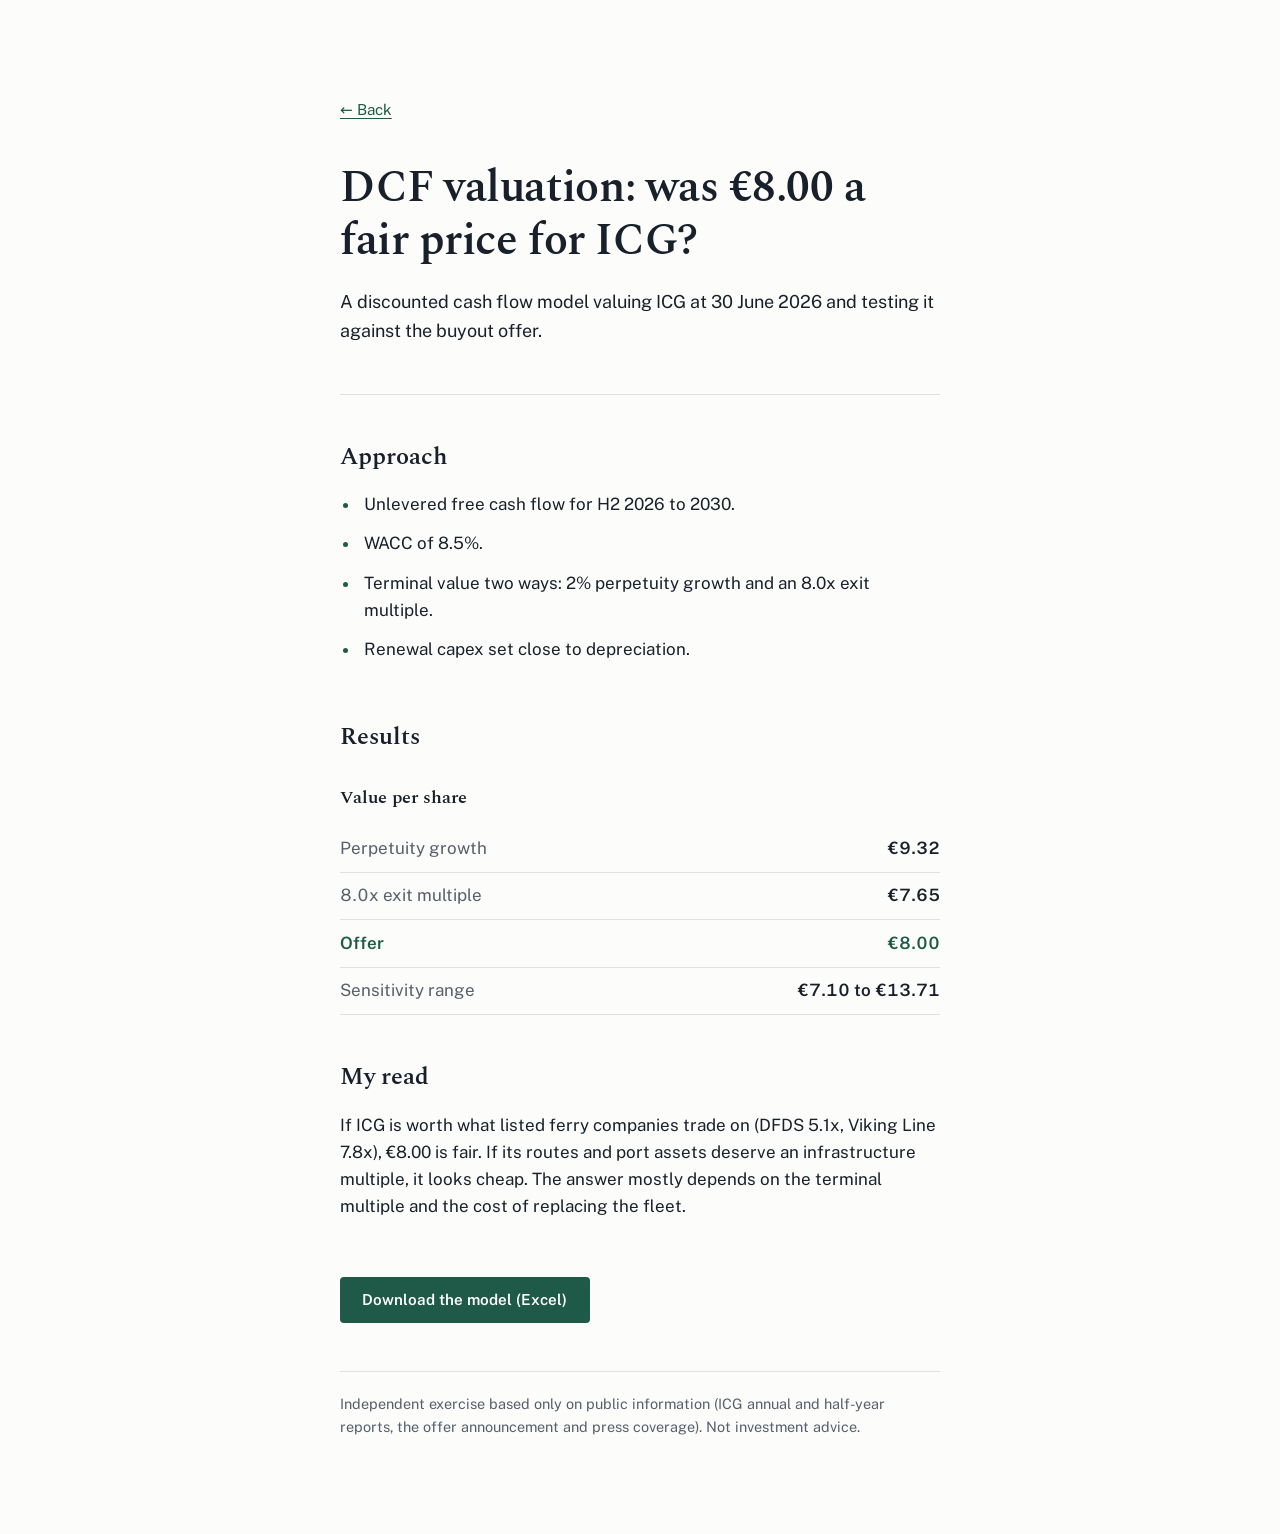
==== projects/icg-dcf.html @ 0f1c1850 "Add ICG project pages Financial due diligence and DCF pages with PDF and Excel downloads; homepage c" ====
<!doctype html>
<html lang="en">
<head>
  <meta charset="utf-8">
  <meta name="viewport" content="width=device-width, initial-scale=1">
  <title>DCF valuation: Irish Continental Group – Jaazim Jaseel</title>
  <meta name="description" content="Independent discounted cash flow valuation of Irish Continental Group at 30 June 2026, tested against the €8.00 a share buyout offer.">
  <link rel="preconnect" href="https://fonts.googleapis.com">
  <link rel="preconnect" href="https://fonts.gstatic.com" crossorigin>
  <link href="https://fonts.googleapis.com/css2?family=Public+Sans:wght@400;600&family=Spectral:wght@500;600&display=swap" rel="stylesheet">
  <link rel="stylesheet" href="../styles.css">
</head>
<body>
  <main class="page">

    <a class="back" href="../index.html">← Back</a>

    <header class="project-intro">
      <h1>DCF valuation: was €8.00 a fair price for ICG?</h1>
      <p class="lede">A discounted cash flow model valuing ICG at 30 June 2026 and testing it against the buyout offer.</p>
    </header>

    <section class="block" aria-labelledby="approach-heading">
      <h2 id="approach-heading">Approach</h2>
      <ul class="findings">
        <li>Unlevered free cash flow for H2 2026 to 2030.</li>
        <li>WACC of 8.5%.</li>
        <li>Terminal value two ways: 2% perpetuity growth and an 8.0x exit multiple.</li>
        <li>Renewal capex set close to depreciation.</li>
      </ul>
    </section>

    <section class="block" aria-labelledby="results-heading">
      <h2 id="results-heading">Results</h2>
      <table class="figures">
        <caption>Value per share</caption>
        <tbody>
          <tr><th scope="row">Perpetuity growth</th><td>€9.32</td></tr>
          <tr><th scope="row">8.0x exit multiple</th><td>€7.65</td></tr>
          <tr class="offer"><th scope="row">Offer</th><td>€8.00</td></tr>
          <tr><th scope="row">Sensitivity range</th><td>€7.10 to €13.71</td></tr>
        </tbody>
      </table>
    </section>

    <section class="block" aria-labelledby="read-heading">
      <h2 id="read-heading">My read</h2>
      <p>If ICG is worth what listed ferry companies trade on (DFDS 5.1x, Viking Line 7.8x), €8.00 is fair. If its routes and port assets deserve an infrastructure multiple, it looks cheap. The answer mostly depends on the terminal multiple and the cost of replacing the fleet.</p>
    </section>

    <div class="download">
      <a class="button" href="../assets/ICG_DCF_Valuation_Jaazim_Jaseel.xlsx" download>Download the model (Excel)</a>
    </div>

    <p class="note disclaimer">Independent exercise based only on public information (ICG annual and half-year reports, the offer announcement and press coverage). Not investment advice.</p>

  </main>
</body>
</html>
---- styles.css ----
:root {
  --paper: #fcfcfa;
  --ink: #18212b;
  --muted: #55606c;
  --rule: #dde1e4;
  --accent: #1e5a47;
  --accent-tint: #e7efeb;

  --serif: "Spectral", Georgia, "Times New Roman", serif;
  --sans: "Public Sans", system-ui, -apple-system, "Segoe UI", Roboto, sans-serif;
}

*,
*::before,
*::after {
  box-sizing: border-box;
}

html {
  -webkit-text-size-adjust: 100%;
}

body {
  margin: 0;
  background: var(--paper);
  color: var(--ink);
  font-family: var(--sans);
  font-size: 1.0625rem;
  line-height: 1.6;
}

.page {
  max-width: 40rem;
  margin: 0 auto;
  padding: 4rem 1.25rem 5rem;
}

h1,
h2,
h3 {
  font-family: var(--serif);
  font-weight: 600;
  line-height: 1.2;
  margin: 0;
}

p {
  margin: 0 0 1rem;
}

a {
  color: var(--accent);
  text-decoration-thickness: 1px;
  text-underline-offset: 0.2em;
}

a:hover {
  text-decoration-thickness: 2px;
}

a:focus-visible {
  outline: 2px solid var(--accent);
  outline-offset: 3px;
  border-radius: 2px;
}

/* Intro */

.intro {
  padding-bottom: 3rem;
  border-bottom: 1px solid var(--rule);
}

.intro h1 {
  font-size: clamp(2.5rem, 9vw, 3.75rem);
  letter-spacing: -0.01em;
}

.positioning {
  margin: 0.75rem 0 2rem;
  font-family: var(--serif);
  font-weight: 500;
  font-size: 1.3rem;
  line-height: 1.4;
  color: var(--muted);
  max-width: 32rem;
}

.actions {
  display: flex;
  flex-wrap: wrap;
  align-items: center;
  gap: 1rem 1.5rem;
}

.button {
  display: inline-block;
  padding: 0.7rem 1.4rem;
  background: var(--accent);
  color: #fff;
  font-weight: 600;
  font-size: 0.95rem;
  text-decoration: none;
  border-radius: 4px;
  transition: background-color 0.15s ease;
}

.button:hover {
  background: #154434;
}

.text-link {
  font-size: 0.95rem;
}

/* Sections */

.block {
  padding-top: 3rem;
}

.block h2 {
  font-size: 1.5rem;
  margin-bottom: 1.25rem;
}

/* Projects */

.projects {
  list-style: none;
  margin: 0;
  padding: 0;
}

.project {
  padding: 1.25rem 1rem 1.25rem 1.25rem;
  border-left: 3px solid var(--accent);
  margin-bottom: 1.25rem;
}

.project p {
  margin: 0;
  color: var(--muted);
}

.project-head {
  display: flex;
  flex-wrap: wrap;
  align-items: baseline;
  gap: 0.5rem 0.75rem;
  margin-bottom: 0.5rem;
}

.project h3 {
  font-size: 1.2rem;
}

/* Whole card is clickable via the title link */
.project {
  position: relative;
  transition: background-color 0.15s ease;
}

.project:hover {
  background: var(--accent-tint);
}

.project h3 a {
  color: var(--ink);
  text-decoration: none;
}

.project h3 a::after {
  content: "";
  position: absolute;
  inset: 0;
}

.project:hover h3 a {
  color: var(--accent);
}

.project h3 a:focus-visible {
  outline: none;
}

.project:focus-within {
  outline: 2px solid var(--accent);
  outline-offset: 3px;
}

.note {
  font-size: 0.9rem;
  color: var(--muted);
  margin-top: 0.25rem;
}

/* Contact */

.contact {
  display: grid;
  grid-template-columns: max-content 1fr;
  gap: 0.5rem 1.5rem;
  margin: 0;
}

.contact dt {
  color: var(--muted);
}

.contact dd {
  margin: 0;
  overflow-wrap: anywhere;
}

/* Project pages */

.back {
  display: inline-block;
  font-size: 0.95rem;
  margin-bottom: 2.5rem;
}

.project-intro {
  padding-bottom: 3rem;
  border-bottom: 1px solid var(--rule);
}

.project-intro h1 {
  font-size: clamp(2rem, 7vw, 2.75rem);
  letter-spacing: -0.01em;
}

.lede {
  margin: 1.25rem 0 0;
  font-size: 1.125rem;
}

.findings {
  margin: 0;
  padding-left: 1.25rem;
}

.findings li {
  margin-bottom: 0.75rem;
  padding-left: 0.25rem;
}

.findings li::marker {
  color: var(--accent);
}

.figures {
  width: 100%;
  margin-top: 2rem;
  border-collapse: collapse;
  font-variant-numeric: tabular-nums;
}

.figures caption {
  text-align: left;
  font-family: var(--serif);
  font-weight: 600;
  font-size: 1.15rem;
  padding-bottom: 0.75rem;
}

.figures th,
.figures td {
  padding: 0.6rem 0;
  border-bottom: 1px solid var(--rule);
  vertical-align: baseline;
}

.figures th {
  text-align: left;
  font-weight: 400;
  color: var(--muted);
  padding-right: 1rem;
}

.figures td {
  text-align: right;
  font-weight: 600;
  white-space: nowrap;
}

.figures .offer th,
.figures .offer td {
  color: var(--accent);
  font-weight: 600;
}

.download {
  padding-top: 2.5rem;
}

.disclaimer {
  margin-top: 3rem;
  padding-top: 1.25rem;
  border-top: 1px solid var(--rule);
}

@media (min-width: 48rem) {
  .page {
    padding-top: 6rem;
  }
}

@media (prefers-reduced-motion: reduce) {
  * {
    transition: none !important;
  }
}
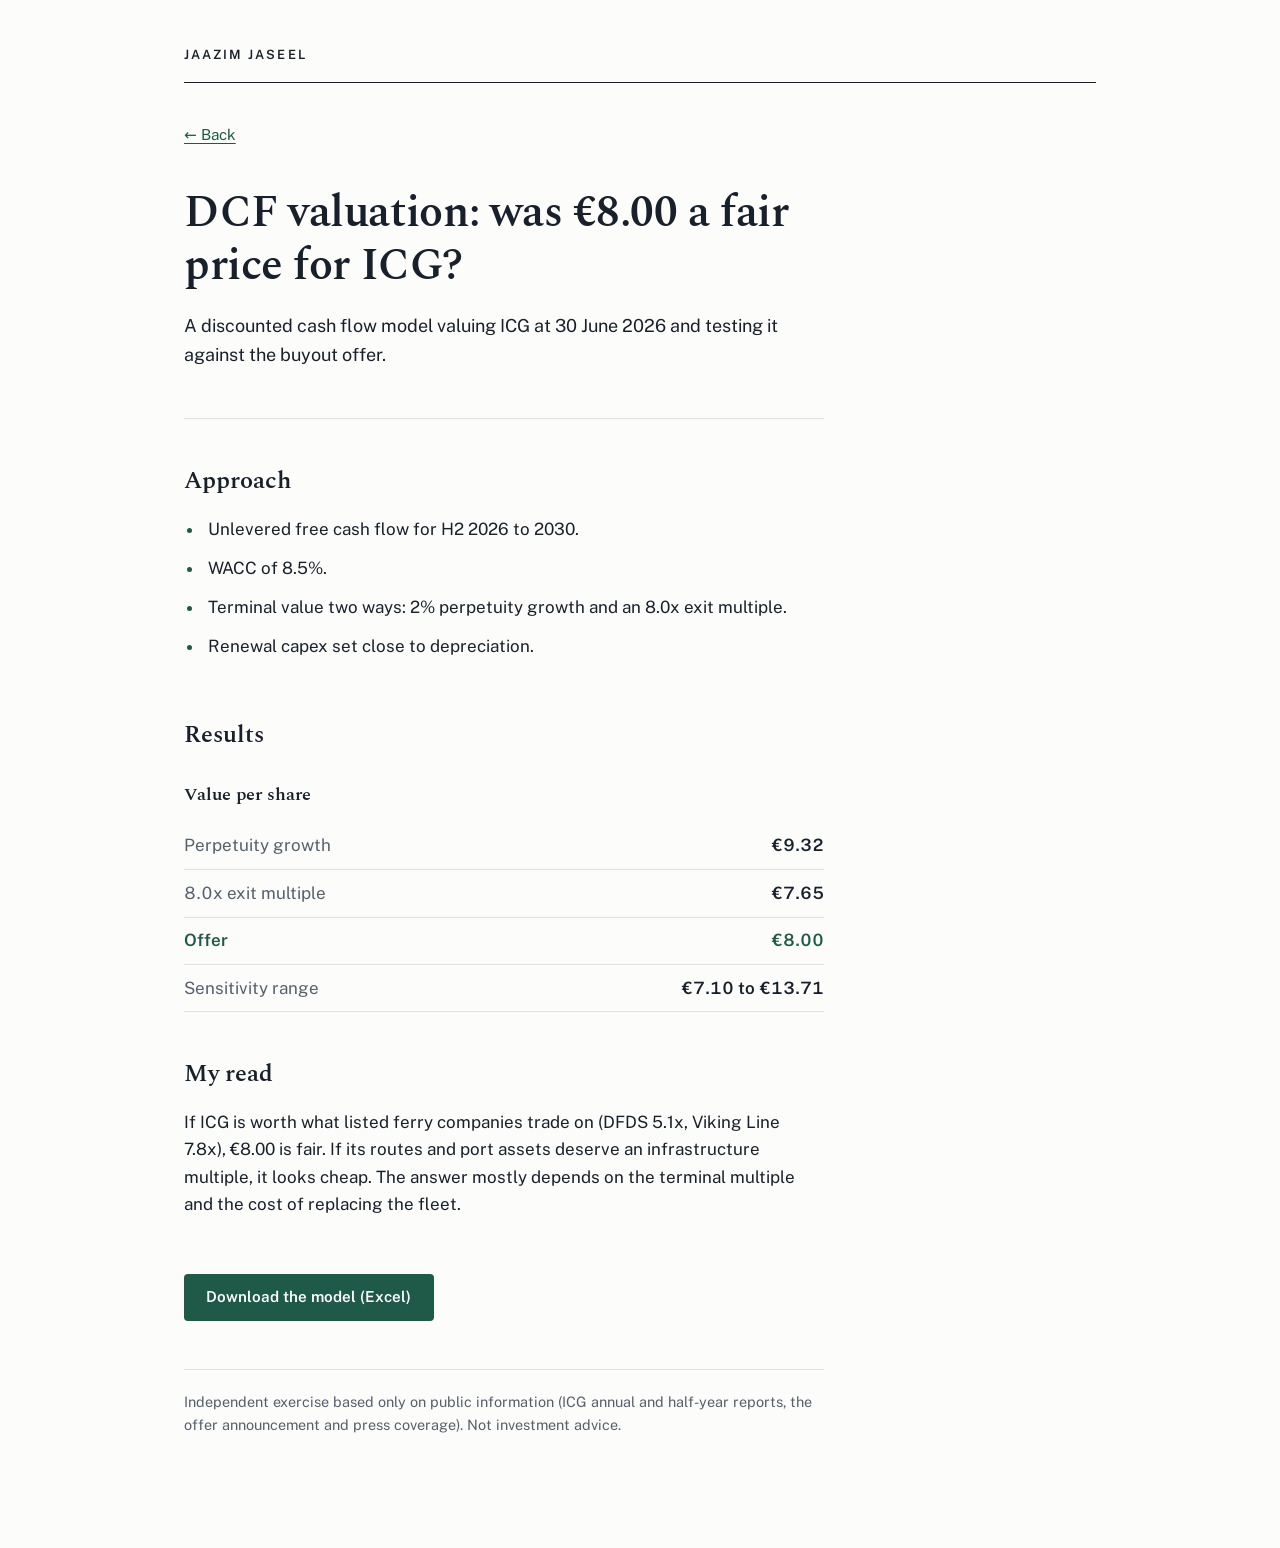
==== commit c55d7364: "Annual report redesign Headline hero with headshot, stat strip, My story and a contents-style Select" ====
--- a/projects/icg-dcf.html
+++ b/projects/icg-dcf.html
@@ -11,7 +11,13 @@
   <link rel="stylesheet" href="../styles.css">
 </head>
 <body>
-  <main class="page">
+  <div class="page">
+
+    <header class="masthead">
+      <a class="masthead-name" href="../index.html">Jaazim Jaseel</a>
+    </header>
+
+    <main class="prose">
 
     <a class="back" href="../index.html">← Back</a>
 
@@ -54,6 +60,8 @@
 
     <p class="note disclaimer">Independent exercise based only on public information (ICG annual and half-year reports, the offer announcement and press coverage). Not investment advice.</p>
 
-  </main>
+    </main>
+
+  </div>
 </body>
 </html>
--- a/styles.css
+++ b/styles.css
@@ -4,6 +4,7 @@
   --muted: #55606c;
   --rule: #dde1e4;
   --accent: #1e5a47;
+  --accent-dark: #154434;
   --accent-tint: #e7efeb;
 
   --serif: "Spectral", Georgia, "Times New Roman", serif;
@@ -29,12 +30,6 @@
   line-height: 1.6;
 }
 
-.page {
-  max-width: 40rem;
-  margin: 0 auto;
-  padding: 4rem 1.25rem 5rem;
-}
-
 h1,
 h2,
 h3 {
@@ -64,33 +59,283 @@
   border-radius: 2px;
 }
 
-/* Intro */
-
-.intro {
+/* Page frame, shared by every page */
+
+.page {
+  max-width: 62rem;
+  margin: 0 auto;
+  padding: 1.75rem 1.25rem 5rem;
+}
+
+.masthead {
+  padding-bottom: 0.9rem;
+  border-bottom: 1px solid var(--ink);
+}
+
+.masthead-name {
+  font-size: 0.8rem;
+  font-weight: 600;
+  letter-spacing: 0.16em;
+  text-transform: uppercase;
+  color: var(--ink);
+  text-decoration: none;
+}
+
+.masthead-name:hover {
+  color: var(--accent);
+}
+
+/* Hero */
+
+.hero {
+  display: grid;
+  gap: 1.75rem;
+  padding: 2.5rem 0 2.75rem;
+}
+
+.headshot {
+  display: block;
+  width: 7.5rem;
+  height: auto;
+  aspect-ratio: 4 / 5;
+  object-fit: cover;
+  object-position: 50% 20%;
+  border-radius: 4px;
+  border: 1px solid var(--rule);
+}
+
+.hero h1 {
+  font-weight: 500;
+  font-size: clamp(2rem, 6vw, 3.4rem);
+  line-height: 1.12;
+  letter-spacing: -0.015em;
+  max-width: 22ch;
+}
+
+.credentials {
+  margin: 1.5rem 0 0;
+  color: var(--muted);
+  font-size: 1rem;
+}
+
+.credentials span {
+  white-space: nowrap;
+}
+
+/* Stat strip */
+
+.stats {
+  list-style: none;
+  margin: 0;
+  padding: 0;
+  border-top: 1px solid var(--rule);
+  border-bottom: 1px solid var(--rule);
+}
+
+.stats li {
+  display: flex;
+  flex-direction: column;
+  gap: 0.35rem;
+  padding: 1.25rem 0;
+}
+
+.stats li + li {
+  border-top: 1px solid var(--rule);
+}
+
+.stat-figure {
+  font-family: var(--serif);
+  font-weight: 500;
+  font-size: clamp(2.5rem, 9vw, 3.5rem);
+  line-height: 1;
+  color: var(--accent);
+  font-variant-numeric: lining-nums;
+}
+
+.stat-label {
+  font-size: 0.9rem;
+  color: var(--muted);
+  max-width: 16rem;
+}
+
+.contact-line {
+  display: flex;
+  flex-wrap: wrap;
+  gap: 0.5rem 2rem;
+  margin: 1.5rem 0 0;
+  font-size: 0.95rem;
+}
+
+/* Sections */
+
+.section {
+  display: grid;
+  gap: 1.25rem;
+  margin-top: 3.5rem;
+  padding-top: 1.5rem;
+  border-top: 1px solid var(--rule);
+}
+
+.section h2 {
+  font-size: 1.5rem;
+}
+
+.section-body {
+  max-width: 40rem;
+}
+
+/* Selected work, set like a contents page */
+
+.contents {
+  list-style: none;
+  margin: 0 0 1.25rem;
+  padding: 0;
+}
+
+.contents li + li {
+  border-top: 1px solid var(--rule);
+}
+
+.work-item {
+  display: grid;
+  grid-template-columns: 2.75rem 1fr;
+  gap: 0 1rem;
+  padding: 1.25rem 0.75rem;
+  margin: 0 -0.75rem;
+  color: var(--ink);
+  text-decoration: none;
+  border-radius: 4px;
+  transition: background-color 0.15s ease;
+}
+
+.work-item:hover {
+  background: var(--accent-tint);
+}
+
+.work-number {
+  font-family: var(--serif);
+  font-size: 1.5rem;
+  line-height: 1.2;
+  color: var(--accent);
+  font-variant-numeric: lining-nums tabular-nums;
+}
+
+.work-title {
+  display: block;
+  font-family: var(--serif);
+  font-weight: 600;
+  font-size: 1.25rem;
+  line-height: 1.3;
+}
+
+.work-item:hover .work-title {
+  color: var(--accent);
+}
+
+.work-summary {
+  display: block;
+  margin-top: 0.4rem;
+  color: var(--muted);
+}
+
+.note {
+  font-size: 0.9rem;
+  color: var(--muted);
+}
+
+/* Project pages */
+
+.prose {
+  max-width: 40rem;
+}
+
+.back {
+  display: inline-block;
+  font-size: 0.95rem;
+  margin: 2rem 0 2.5rem;
+}
+
+.project-intro {
   padding-bottom: 3rem;
   border-bottom: 1px solid var(--rule);
 }
 
-.intro h1 {
-  font-size: clamp(2.5rem, 9vw, 3.75rem);
+.project-intro h1 {
+  font-size: clamp(2rem, 7vw, 2.75rem);
   letter-spacing: -0.01em;
 }
 
-.positioning {
-  margin: 0.75rem 0 2rem;
+.lede {
+  margin: 1.25rem 0 0;
+  font-size: 1.125rem;
+}
+
+.block {
+  padding-top: 3rem;
+}
+
+.block h2 {
+  font-size: 1.5rem;
+  margin-bottom: 1.25rem;
+}
+
+.findings {
+  margin: 0;
+  padding-left: 1.25rem;
+}
+
+.findings li {
+  margin-bottom: 0.75rem;
+  padding-left: 0.25rem;
+}
+
+.findings li::marker {
+  color: var(--accent);
+}
+
+.figures {
+  width: 100%;
+  margin-top: 2rem;
+  border-collapse: collapse;
+  font-variant-numeric: tabular-nums;
+}
+
+.figures caption {
+  text-align: left;
   font-family: var(--serif);
-  font-weight: 500;
-  font-size: 1.3rem;
-  line-height: 1.4;
+  font-weight: 600;
+  font-size: 1.15rem;
+  padding-bottom: 0.75rem;
+}
+
+.figures th,
+.figures td {
+  padding: 0.6rem 0;
+  border-bottom: 1px solid var(--rule);
+  vertical-align: baseline;
+}
+
+.figures th {
+  text-align: left;
+  font-weight: 400;
   color: var(--muted);
-  max-width: 32rem;
-}
-
-.actions {
-  display: flex;
-  flex-wrap: wrap;
-  align-items: center;
-  gap: 1rem 1.5rem;
+  padding-right: 1rem;
+}
+
+.figures td {
+  text-align: right;
+  font-weight: 600;
+  white-space: nowrap;
+}
+
+.figures .offer th,
+.figures .offer td {
+  color: var(--accent);
+  font-weight: 600;
+}
+
+.download {
+  padding-top: 2.5rem;
 }
 
 .button {
@@ -106,193 +351,7 @@
 }
 
 .button:hover {
-  background: #154434;
-}
-
-.text-link {
-  font-size: 0.95rem;
-}
-
-/* Sections */
-
-.block {
-  padding-top: 3rem;
-}
-
-.block h2 {
-  font-size: 1.5rem;
-  margin-bottom: 1.25rem;
-}
-
-/* Projects */
-
-.projects {
-  list-style: none;
-  margin: 0;
-  padding: 0;
-}
-
-.project {
-  padding: 1.25rem 1rem 1.25rem 1.25rem;
-  border-left: 3px solid var(--accent);
-  margin-bottom: 1.25rem;
-}
-
-.project p {
-  margin: 0;
-  color: var(--muted);
-}
-
-.project-head {
-  display: flex;
-  flex-wrap: wrap;
-  align-items: baseline;
-  gap: 0.5rem 0.75rem;
-  margin-bottom: 0.5rem;
-}
-
-.project h3 {
-  font-size: 1.2rem;
-}
-
-/* Whole card is clickable via the title link */
-.project {
-  position: relative;
-  transition: background-color 0.15s ease;
-}
-
-.project:hover {
-  background: var(--accent-tint);
-}
-
-.project h3 a {
-  color: var(--ink);
-  text-decoration: none;
-}
-
-.project h3 a::after {
-  content: "";
-  position: absolute;
-  inset: 0;
-}
-
-.project:hover h3 a {
-  color: var(--accent);
-}
-
-.project h3 a:focus-visible {
-  outline: none;
-}
-
-.project:focus-within {
-  outline: 2px solid var(--accent);
-  outline-offset: 3px;
-}
-
-.note {
-  font-size: 0.9rem;
-  color: var(--muted);
-  margin-top: 0.25rem;
-}
-
-/* Contact */
-
-.contact {
-  display: grid;
-  grid-template-columns: max-content 1fr;
-  gap: 0.5rem 1.5rem;
-  margin: 0;
-}
-
-.contact dt {
-  color: var(--muted);
-}
-
-.contact dd {
-  margin: 0;
-  overflow-wrap: anywhere;
-}
-
-/* Project pages */
-
-.back {
-  display: inline-block;
-  font-size: 0.95rem;
-  margin-bottom: 2.5rem;
-}
-
-.project-intro {
-  padding-bottom: 3rem;
-  border-bottom: 1px solid var(--rule);
-}
-
-.project-intro h1 {
-  font-size: clamp(2rem, 7vw, 2.75rem);
-  letter-spacing: -0.01em;
-}
-
-.lede {
-  margin: 1.25rem 0 0;
-  font-size: 1.125rem;
-}
-
-.findings {
-  margin: 0;
-  padding-left: 1.25rem;
-}
-
-.findings li {
-  margin-bottom: 0.75rem;
-  padding-left: 0.25rem;
-}
-
-.findings li::marker {
-  color: var(--accent);
-}
-
-.figures {
-  width: 100%;
-  margin-top: 2rem;
-  border-collapse: collapse;
-  font-variant-numeric: tabular-nums;
-}
-
-.figures caption {
-  text-align: left;
-  font-family: var(--serif);
-  font-weight: 600;
-  font-size: 1.15rem;
-  padding-bottom: 0.75rem;
-}
-
-.figures th,
-.figures td {
-  padding: 0.6rem 0;
-  border-bottom: 1px solid var(--rule);
-  vertical-align: baseline;
-}
-
-.figures th {
-  text-align: left;
-  font-weight: 400;
-  color: var(--muted);
-  padding-right: 1rem;
-}
-
-.figures td {
-  text-align: right;
-  font-weight: 600;
-  white-space: nowrap;
-}
-
-.figures .offer th,
-.figures .offer td {
-  color: var(--accent);
-  font-weight: 600;
-}
-
-.download {
-  padding-top: 2.5rem;
+  background: var(--accent-dark);
 }
 
 .disclaimer {
@@ -301,9 +360,52 @@
   border-top: 1px solid var(--rule);
 }
 
+/* Desktop */
+
 @media (min-width: 48rem) {
   .page {
-    padding-top: 6rem;
+    padding: 2.5rem 2.5rem 6rem;
+  }
+
+  .hero {
+    grid-template-columns: 1fr 12rem;
+    align-items: end;
+    gap: 3rem;
+    padding: 4.5rem 0 3.5rem;
+  }
+
+  .headshot {
+    order: 2;
+    width: 12rem;
+  }
+
+  .stats {
+    display: grid;
+    grid-template-columns: repeat(3, 1fr);
+  }
+
+  .stats li {
+    padding: 1.75rem 1.5rem;
+  }
+
+  .stats li:first-child {
+    padding-left: 0;
+  }
+
+  .stats li + li {
+    border-top: 0;
+    border-left: 1px solid var(--rule);
+  }
+
+  .section {
+    grid-template-columns: 14rem 1fr;
+    gap: 2rem;
+    margin-top: 4.5rem;
+    padding-top: 1.75rem;
+  }
+
+  .back {
+    margin-top: 2.5rem;
   }
 }
 
